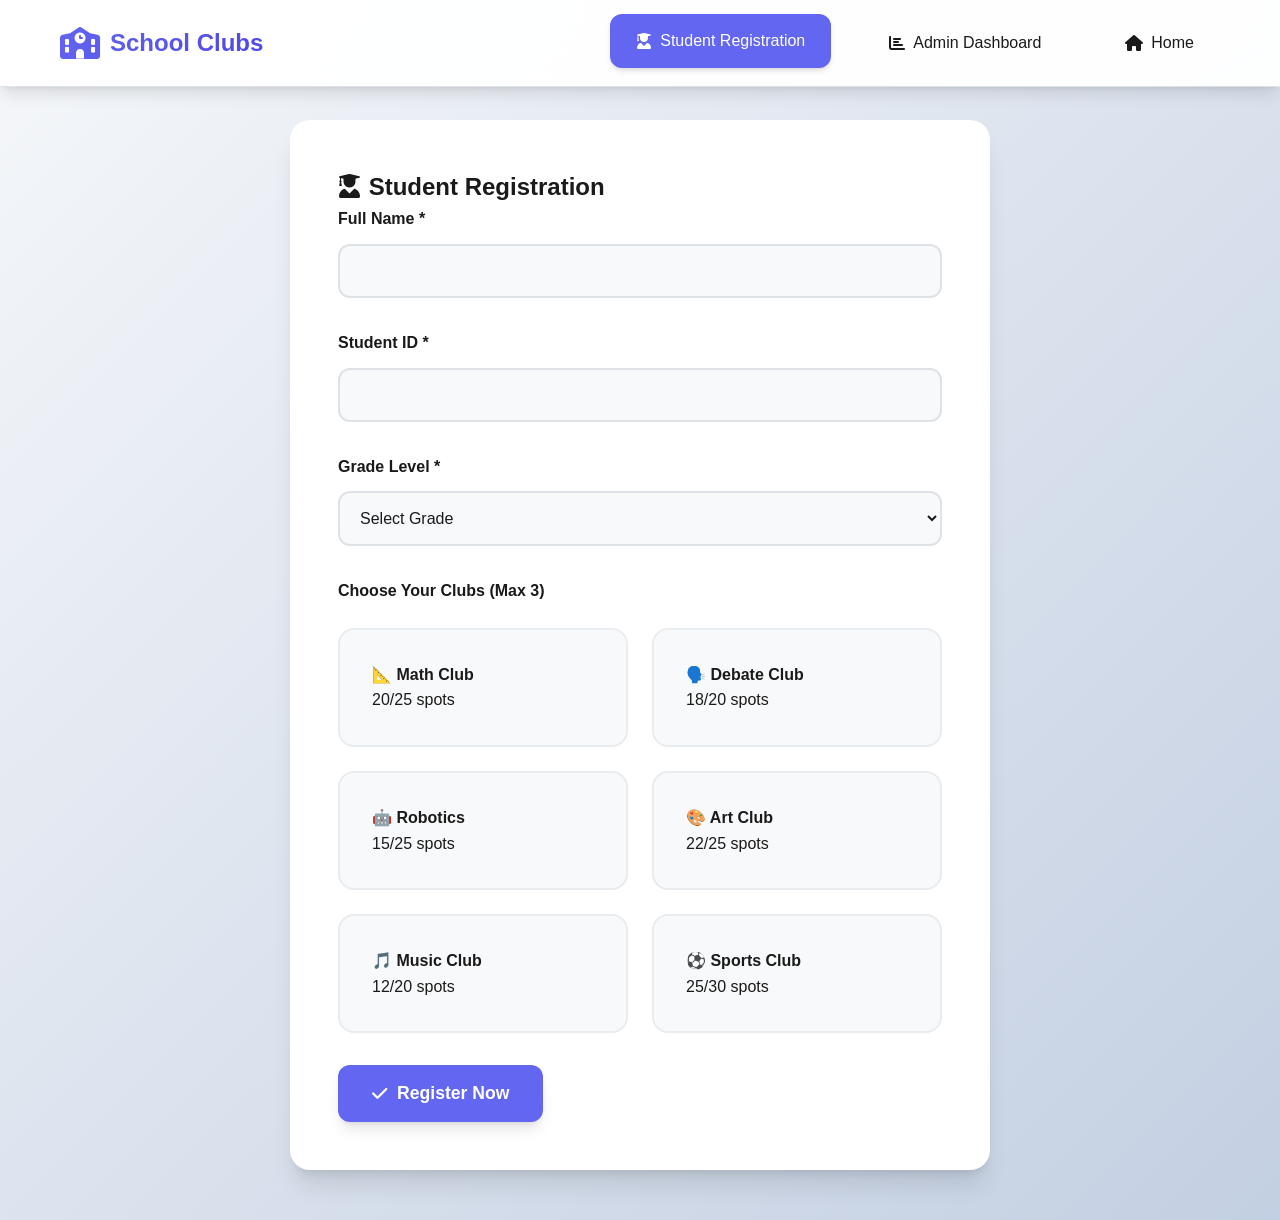
==== form.html @ ee887aca "as" ====
<!DOCTYPE html>
<html lang="en">
<head>
    <meta charset="UTF-8">
    <meta name="viewport" content="width=device-width, initial-scale=1.0">
    <title>Student Registration - School Clubs</title>
    <link rel="stylesheet" href="style.css">
    <link rel="stylesheet" href="https://cdnjs.cloudflare.com/ajax/libs/font-awesome/6.0.0/css/all.min.css">
</head>
<body>
    <!-- Navigation (same as index.html) -->
    <nav class="navbar">
        <div class="nav-container">
            <div class="nav-logo">
                <i class="fas fa-school"></i>
                <span>School Clubs</span>
            </div>
            <ul class="nav-menu">
                <li class="nav-item">
                    <a href="form.html" class="nav-link active">
                        <i class="fas fa-user-graduate"></i>
                        Student Registration
                    </a>
                </li>
                <li class="nav-item">
                    <a href="admin.html" class="nav-link">
                        <i class="fas fa-chart-bar"></i>
                        Admin Dashboard
                    </a>
                </li>
                <li class="nav-item">
                    <a href="index.html" class="nav-link">
                        <i class="fas fa-home"></i>
                        Home
                    </a>
                </li>
            </ul>
            <div class="hamburger">
                <span></span>
                <span></span>
                <span></span>
            </div>
        </div>
    </nav>

    <!-- Registration Form -->
    <section class="form-container">
        <div class="form-card">
            <h1><i class="fas fa-user-graduate"></i> Student Registration</h1>
            <form id="registrationForm">
                <div class="form-group">
                    <label for="studentName">Full Name *</label>
                    <input type="text" id="studentName" required>
                </div>
                <div class="form-group">
                    <label for="studentId">Student ID *</label>
                    <input type="text" id="studentId" required>
                </div>
                <div class="form-group">
                    <label for="grade">Grade Level *</label>
                    <select id="grade" required>
                        <option value="">Select Grade</option>
                        <option value="9">9th Grade</option>
                        <option value="10">10th Grade</option>
                        <option value="11">11th Grade</option>
                        <option value="12">12th Grade</option>
                    </select>
                </div>
                <div class="form-group">
                    <label>Choose Your Clubs (Max 3)</label>
                    <div class="club-grid">
                        <div class="club-item" data-club="Math Club">
                            <strong>📐 Math Club</strong><br>20/25 spots
                        </div>
                        <div class="club-item" data-club="Debate Club">
                            <strong>🗣️ Debate Club</strong><br>18/20 spots
                        </div>
                        <div class="club-item" data-club="Robotics">
                            <strong>🤖 Robotics</strong><br>15/25 spots
                        </div>
                        <div class="club-item" data-club="Art Club">
                            <strong>🎨 Art Club</strong><br>22/25 spots
                        </div>
                        <div class="club-item" data-club="Music Club">
                            <strong>🎵 Music Club</strong><br>12/20 spots
                        </div>
                        <div class="club-item" data-club="Sports">
                            <strong>⚽ Sports Club</strong><br>25/30 spots
                        </div>
                    </div>
                    <div id="selectedClubs" style="margin-top: 1rem; font-weight: 500;"></div>
                </div>
                <button type="submit" class="btn btn-primary submit-btn">
                    <i class="fas fa-check"></i> Register Now
                </button>
            </form>
        </div>
    </section>

    <script src="form.js"></script>
    <script src="main.js"></script>
</body>
</html>
---- style.css ----
/* Modern Color System (Light Theme Optimized) */
:root {
    --bg-primary: #ffffff;
    --bg-secondary: #f8f9fa;
    --bg-tertiary: #e9ecef;
    --bg-gradient: linear-gradient(135deg, #f5f7fa 0%, #c3cfe2 100%);
    
    --text-primary: #1a1a1a;
    --text-secondary: #6c757d;
    --text-muted: #adb5bd;
    
    --border-color: #dee2e6;
    --border-light: #e9ecef;
    
    --primary-color: #6366f1;
    --primary-dark: #4f46e5;
    --primary-light: #a5b4fc;
    
    --success-color: #10b981;
    --warning-color: #f59e0b;
    --danger-color: #ef4444;
    
    --shadow-sm: 0 1px 2px 0 rgb(0 0 0 / 0.05);
    --shadow-md: 0 4px 6px -1px rgb(0 0 0 / 0.1), 0 2px 4px -2px rgb(0 0 0 / 0.1);
    --shadow-lg: 0 10px 15px -3px rgb(0 0 0 / 0.1), 0 4px 6px -4px rgb(0 0 0 / 0.1);
    --shadow-xl: 0 20px 25px -5px rgb(0 0 0 / 0.1), 0 8px 10px -6px rgb(0 0 0 / 0.1);
}

/* Base Styles */
* {
    margin: 0;
    padding: 0;
    box-sizing: border-box;
}

body {
    font-family: 'Inter', -apple-system, BlinkMacSystemFont, 'Segoe UI', Roboto, sans-serif;
    line-height: 1.6;
    color: var(--text-primary);
    background: var(--bg-gradient);
    min-height: 100vh;
}

.container {
    max-width: 1200px;
    margin: 0 auto;
    padding: 0 20px;
}

/* Navigation */
.navbar {
    background: rgba(255, 255, 255, 0.95);
    backdrop-filter: blur(20px);
    box-shadow: var(--shadow-lg);
    position: fixed;
    top: 0;
    width: 100%;
    z-index: 1000;
    padding: 1rem 0;
    border-bottom: 1px solid var(--border-color);
}

.nav-container {
    max-width: 1200px;
    margin: 0 auto;
    padding: 0 20px;
    display: flex;
    justify-content: space-between;
    align-items: center;
}

.nav-logo {
    display: flex;
    align-items: center;
    font-size: 1.5rem;
    font-weight: 800;
    background: linear-gradient(135deg, var(--primary-color), var(--primary-dark));
    -webkit-background-clip: text;
    -webkit-text-fill-color: transparent;
    background-clip: text;
}

.nav-logo i {
    margin-right: 10px;
    font-size: 2rem;
}

.nav-menu {
    display: flex;
    list-style: none;
    gap: 2rem;
}

.nav-link {
    text-decoration: none;
    color: var(--text-primary);
    font-weight: 500;
    padding: 0.75rem 1.5rem;
    border-radius: 12px;
    transition: all 0.3s ease;
    display: flex;
    align-items: center;
    gap: 8px;
    border: 2px solid transparent;
}

.nav-link:hover,
.nav-link.active {
    background: var(--primary-color);
    color: white;
    border-color: var(--primary-color);
    transform: translateY(-2px);
    box-shadow: var(--shadow-md);
}

.hamburger {
    display: none;
    flex-direction: column;
    cursor: pointer;
    gap: 4px;
}

.hamburger span {
    width: 25px;
    height: 3px;
    background: var(--text-primary);
    border-radius: 2px;
    transition: 0.3s;
}

.user-profile {
    display: flex;
    align-items: center;
    gap: 8px;
    font-weight: 500;
    cursor: pointer;
    padding: 0.5rem 1rem;
    border-radius: 25px;
    transition: all 0.3s ease;
}

.user-profile:hover {
    background: var(--bg-tertiary);
}

/* Hero Section */
.hero {
    min-height: 100vh;
    display: flex;
    align-items: center;
    justify-content: center;
    text-align: center;
    padding-top: 100px;
}

.hero-content h1 {
    font-size: clamp(2.5rem, 5vw, 4rem);
    font-weight: 800;
    margin-bottom: 1.5rem;
    background: linear-gradient(135deg, var(--primary-color), var(--primary-dark));
    -webkit-background-clip: text;
    -webkit-text-fill-color: transparent;
    background-clip: text;
}

.hero-content p {
    font-size: 1.4rem;
    margin-bottom: 2rem;
    opacity: 0.9;
    max-width: 600px;
    margin-left: auto;
    margin-right: auto;
}

.hero-stats {
    display: flex;
    gap: 3rem;
    justify-content: center;
    margin: 3rem 0;
    flex-wrap: wrap;
}

.stat {
    text-align: center;
}

.stat span {
    font-size: 3rem;
    font-weight: 800;
    background: linear-gradient(135deg, var(--primary-color), var(--primary-dark));
    -webkit-background-clip: text;
    -webkit-text-fill-color: transparent;
    background-clip: text;
    display: block;
}

.hero-buttons {
    display: flex;
    gap: 1.5rem;
    justify-content: center;
    flex-wrap: wrap;
}

.btn {
    display: inline-flex;
    align-items: center;
    gap: 10px;
    padding: 16px 32px;
    border-radius: 12px;
    text-decoration: none;
    font-weight: 600;
    font-size: 1.1rem;
    transition: all 0.3s cubic-bezier(0.4, 0, 0.2, 1);
    border: 2px solid transparent;
    cursor: pointer;
    position: relative;
    overflow: hidden;
}

.btn-primary {
    background: var(--primary-color);
    color: white;
    box-shadow: var(--shadow-lg);
}

.btn-primary:hover {
    transform: translateY(-3px);
    box-shadow: var(--shadow-xl);
    background: var(--primary-dark);
}

.btn-secondary {
    background: transparent;
    color: var(--primary-color);
    border-color: var(--primary-color);
}

.btn-secondary:hover {
    background: var(--primary-color);
    color: white;
    transform: translateY(-2px);
}

/* Sections */
.features, .categories {
    padding: 100px 0;
}

.features {
    background: var(--bg-primary);
}

.features h2, .categories h2 {
    text-align: center;
    font-size: 2.8rem;
    font-weight: 800;
    margin-bottom: 4rem;
    background: linear-gradient(135deg, var(--primary-color), var(--primary-dark));
    -webkit-background-clip: text;
    -webkit-text-fill-color: transparent;
    background-clip: text;
}

.features-grid, .categories-grid {
    display: grid;
    grid-template-columns: repeat(auto-fit, minmax(320px, 1fr));
    gap: 2.5rem;
}

.feature-card, .category-card {
    background: var(--bg-secondary);
    padding: 3rem 2.5rem;
    border-radius: 20px;
    text-align: center;
    border: 1px solid var(--border-light);
    transition: all 0.4s cubic-bezier(0.4, 0, 0.2, 1);
    box-shadow: var(--shadow-md);
}

.feature-card:hover, .category-card:hover {
    transform: translateY(-12px);
    box-shadow: var(--shadow-xl);
    border-color: var(--primary-color);
}

.feature-card i, .category-card i {
    font-size: 4rem;
    background: linear-gradient(135deg, var(--primary-color), var(--primary-dark));
    -webkit-background-clip: text;
    -webkit-text-fill-color: transparent;
    background-clip: text;
    margin-bottom: 1.5rem;
    display: block;
}

/* Forms */
.form-container, .admin-container, .portal-container {
    min-height: 100vh;
    padding: 120px 20px 50px;
}

.form-card, .dashboard-card {
    background: var(--bg-primary);
    padding: 3rem;
    border-radius: 20px;
    box-shadow: var(--shadow-xl);
    max-width: 700px;
    width: 100%;
    margin: 0 auto;
}

.form-group {
    margin-bottom: 2rem;
}

.form-group label {
    display: block;
    margin-bottom: 0.75rem;
    font-weight: 600;
    color: var(--text-primary);
}

.form-group input,
.form-group select {
    width: 100%;
    padding: 16px;
    border: 2px solid var(--border-color);
    border-radius: 12px;
    font-size: 1rem;
    background: var(--bg-secondary);
    color: var(--text-primary);
    transition: all 0.3s ease;
}

.form-group input:focus,
.form-group select:focus {
    outline: none;
    border-color: var(--primary-color);
    box-shadow: 0 0 0 3px rgba(99, 102, 241, 0.1);
    background: var(--bg-primary);
}

.club-grid {
    display: grid;
    grid-template-columns: repeat(auto-fit, minmax(280px, 1fr));
    gap: 1.5rem;
    margin-top: 1.5rem;
}

.club-item, .club-card {
    padding: 2rem;
    border: 2px solid var(--border-light);
    border-radius: 16px;
    cursor: pointer;
    transition: all 0.3s ease;
    background: var(--bg-secondary);
}

.club-item:hover, .club-item.selected, .club-card:hover {
    border-color: var(--primary-color);
    box-shadow: var(--shadow-lg);
    transform: translateY(-4px);
}

/* Stats & Dashboard */
.stats-grid {
    display: grid;
    grid-template-columns: repeat(auto-fit, minmax(280px, 1fr));
    gap: 2rem;
    margin-bottom: 3rem;
}

.stat-card {
    background: var(--bg-secondary);
    padding: 2.5rem;
    border-radius: 20px;
    text-align: center;
    border: 1px solid var(--border-light);
    box-shadow: var(--shadow-md);
    transition: all 0.3s ease;
}

.stat-card:hover {
    transform: translateY(-8px);
    box-shadow: var(--shadow-xl);
}

.stat-number {
    font-size: 3.5rem;
    font-weight: 800;
    background: linear-gradient(135deg, var(--primary-color), var(--primary-dark));
    -webkit-background-clip: text;
    -webkit-text-fill-color: transparent;
    background-clip: text;
}

.dashboard-grid {
    display: grid;
    grid-template-columns: 2fr 1fr;
    gap: 2rem;
    margin-top: 2rem;
}

@media (max-width: 768px) {
    .dashboard-grid {
        grid-template-columns: 1fr;
    }
}

/* Tables */
.students-grid {
    background: var(--bg-primary);
    border-radius: 20px;
    box-shadow: var(--shadow-xl);
    overflow: hidden;
    margin-top: 2rem;
}

.table-header {
    background: linear-gradient(135deg, var(--primary-color), var(--primary-dark));
    color: white;
    padding: 2rem;
}

.table-container {
    max-height: 600px;
    overflow-y: auto;
}

table {
    width: 100%;
    border-collapse: collapse;
}

th, td {
    padding: 1.25rem 1.5rem;
    text-align: left;
    border-bottom: 1px solid var(--border-color);
}

th {
    background: var(--bg-secondary);
    font-weight: 600;
    color: var(--text-primary);
}

.status-badge {
    padding: 6px 16px;
    border-radius: 20px;
    font-size: 0.85rem;
    font-weight: 600;
}

.status-approved {
    background: rgba(16, 185, 129, 0.1);
    color: var(--success-color);
    border: 1px solid rgba(16, 185, 129, 0.2);
}

.status-pending {
    background: rgba(245, 158, 11, 0.1);
    color: var(--warning-color);
    border: 1px solid rgba(245, 158, 11, 0.2);
}

/* Profile & Cards */
.profile-header {
    background: var(--bg-secondary);
    backdrop-filter: blur(20px);
    padding: 3rem;
    border-radius: 24px;
    margin-bottom: 3rem;
    text-align: center;
    box-shadow: var(--shadow-xl);
    border: 1px solid var(--border-light);
}

.profile-avatar {
    width: 120px;
    height: 120px;
    border-radius: 50%;
    margin-bottom: 1.5rem;
    border: 4px solid var(--primary-color);
}

.club-header {
    display: flex;
    justify-content: space-between;
    align-items: flex-start;
    margin-bottom: 1rem;
}

.club-meta {
    display: flex;
    gap: 1rem;
    font-size: 0.9rem;
    color: var(--text-secondary);
    flex-wrap: wrap;
}

/* Footer */
.footer {
    background: var(--bg-secondary);
    color: var(--text-secondary);
    padding: 4rem 0 2rem;
    border-top: 1px solid var(--border-color);
}

.footer-content {
    display: grid;
    grid-template-columns: repeat(auto-fit, minmax(250px, 1fr));
    gap: 3rem;
    margin-bottom: 2rem;
}

.footer-section h3 {
    color: var(--primary-color);
    margin-bottom: 1.5rem;
    font-size: 1.3rem;
}

.footer-section ul {
    list-style: none;
}

.footer-section ul li {
    margin-bottom: 0.75rem;
}

.footer-section a {
    color: var(--text-secondary);
    text-decoration: none;
    transition: color 0.3s ease;
}

.footer-section a:hover {
    color: var(--primary-color);
}

/* Responsive */
@media (max-width: 768px) {
    .hamburger {
        display: flex;
    }
    
    .nav-menu {
        position: fixed;
        left: -100%;
        top: 70px;
        flex-direction: column;
        background: var(--bg-primary);
        width: 100%;
        text-align: center;
        transition: 0.3s;
        box-shadow: var(--shadow-lg);
        padding: 2rem 0;
        border-top: 1px solid var(--border-color);
    }
    
    .nav-menu.active {
        left: 0;
    }
    
    .hero-stats {
        flex-direction: column;
        gap: 1.5rem;
    }
    
    .hero-buttons {
        flex-direction: column;
        align-items: center;
    }
}
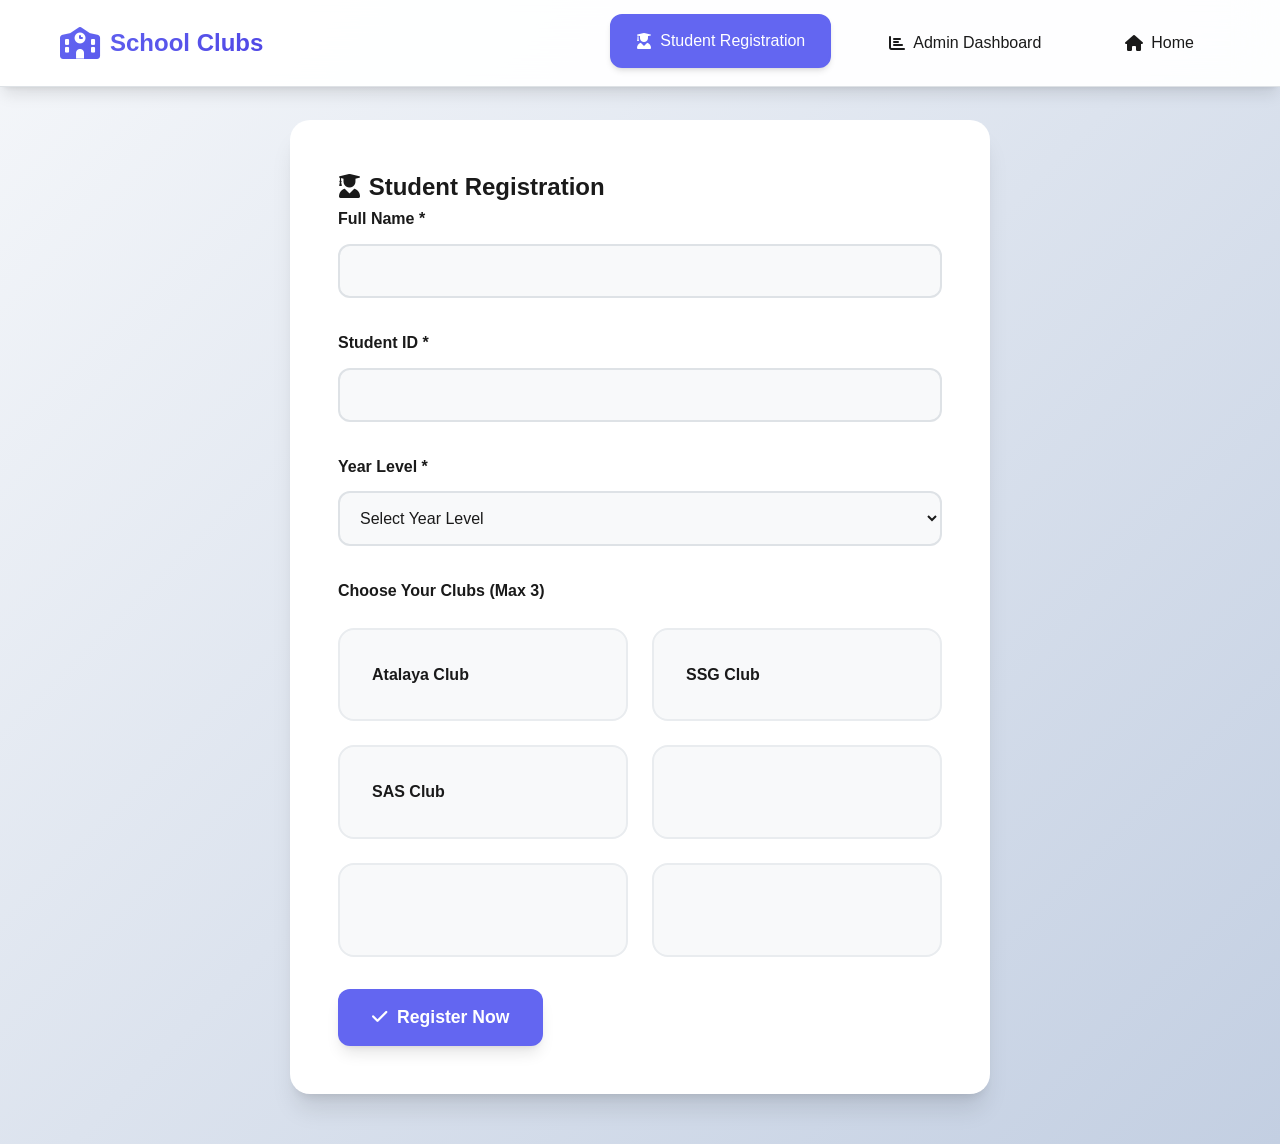
==== commit 412d9445: "Update form.html" ====
--- a/form.html
+++ b/form.html
@@ -54,38 +54,38 @@
                 </div>
                 <div class="form-group">
                     <label for="studentId">Student ID *</label>
-                    <input type="text" id="studentId" required>
+                    <input type="number" id="studentId" required>
                 </div>
                 <div class="form-group">
-                    <label for="grade">Grade Level *</label>
-                    <select id="grade" required>
-                        <option value="">Select Grade</option>
-                        <option value="9">9th Grade</option>
-                        <option value="10">10th Grade</option>
-                        <option value="11">11th Grade</option>
-                        <option value="12">12th Grade</option>
+                    <label for="year">Year Level *</label>
+                    <select id="year" required>
+                        <option value="">Select Year Level</option>
+                        <option value="1">1st Year</option>
+                        <option value="2">2nd Year</option>
+                        <option value="3">3rd Year</option>
+                        <option value="4">4th Year</option>
                     </select>
                 </div>
                 <div class="form-group">
                     <label>Choose Your Clubs (Max 3)</label>
                     <div class="club-grid">
-                        <div class="club-item" data-club="Math Club">
-                            <strong>📐 Math Club</strong><br>20/25 spots
+                        <div class="club-item" data-club="ATALAYA Club">
+                            <strong>Atalaya Club</strong><br>
                         </div>
-                        <div class="club-item" data-club="Debate Club">
-                            <strong>🗣️ Debate Club</strong><br>18/20 spots
+                        <div class="club-item" data-club="SSG Club">
+                            <strong>SSG Club</strong><br>
                         </div>
-                        <div class="club-item" data-club="Robotics">
-                            <strong>🤖 Robotics</strong><br>15/25 spots
+                        <div class="club-item" data-club="SAS Club">
+                            <strong>SAS Club</strong><br>
                         </div>
-                        <div class="club-item" data-club="Art Club">
-                            <strong>🎨 Art Club</strong><br>22/25 spots
+                        <div class="club-item" data-club="">
+                            <strong></strong><br>
                         </div>
-                        <div class="club-item" data-club="Music Club">
-                            <strong>🎵 Music Club</strong><br>12/20 spots
+                        <div class="club-item" data-club="">
+                            <strong></strong><br>
                         </div>
-                        <div class="club-item" data-club="Sports">
-                            <strong>⚽ Sports Club</strong><br>25/30 spots
+                        <div class="club-item" data-club="">
+                            <strong></strong><br>
                         </div>
                     </div>
                     <div id="selectedClubs" style="margin-top: 1rem; font-weight: 500;"></div>
